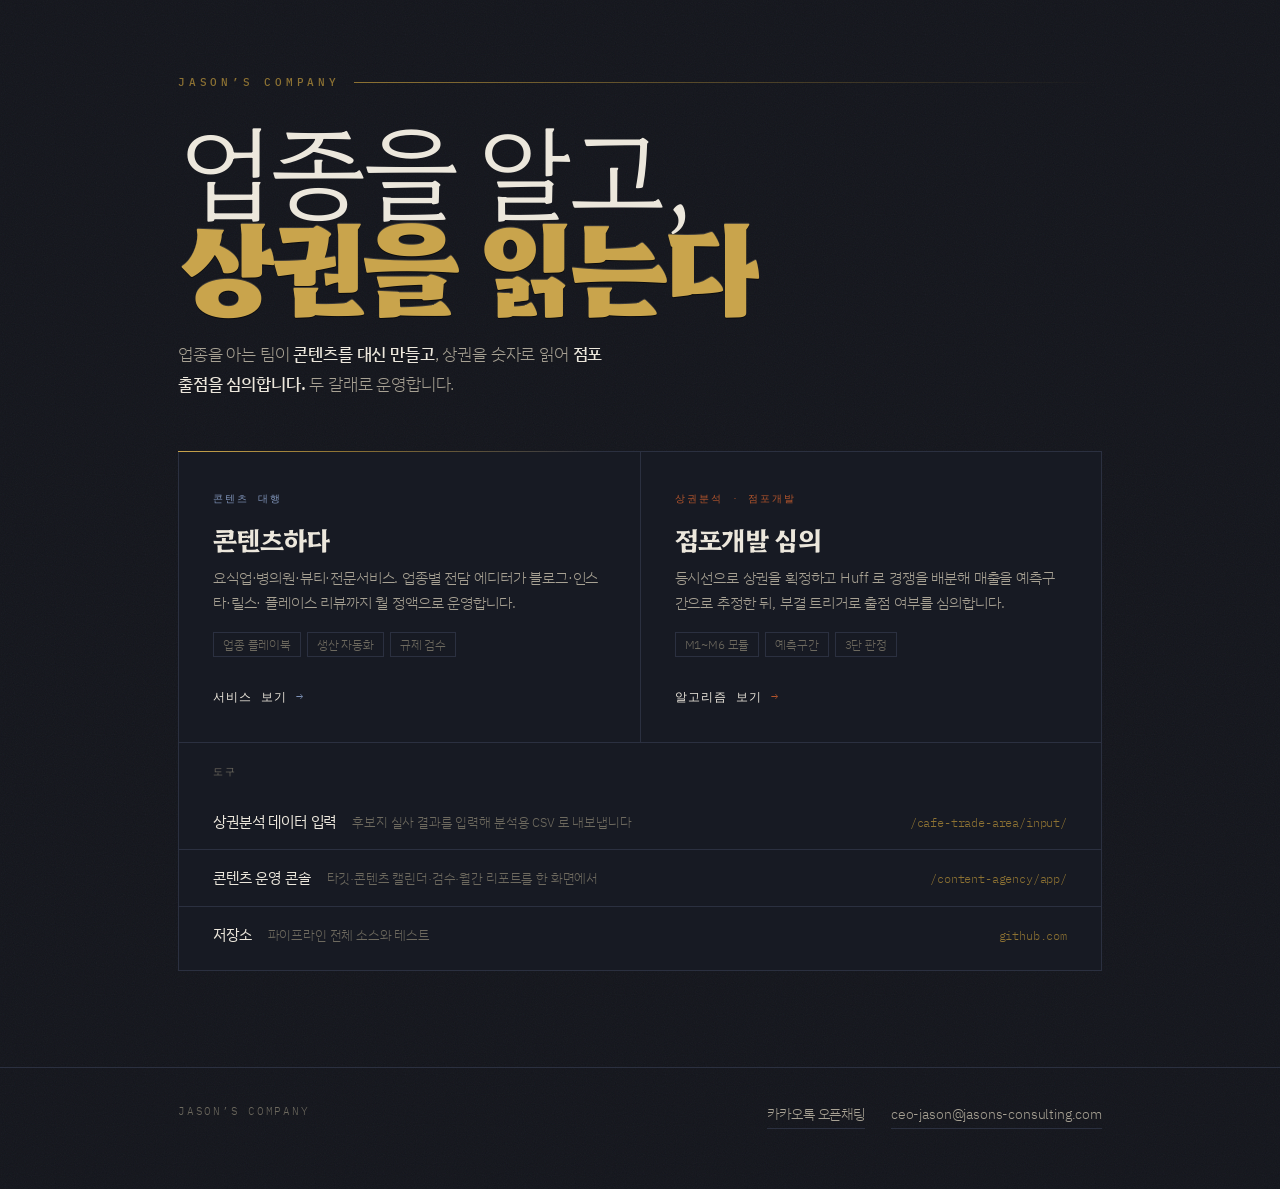
==== index.html @ 3b62d04b "홈페이지 구조로 재편 — 회사 메인 + 상권분석 데이터 입력 페이지 사이트에 현관이 없었다. 루트가 콘텐츠 대행 랜딩페이지라 다른 사업으로 가는 길이 보이지 않았고, 후보지 데이터" ====
<!DOCTYPE html>
<html lang="ko">
<head>
<meta charset="UTF-8"/>
<meta name="viewport" content="width=device-width, initial-scale=1.0"/>
<title>Jason's Company</title>
<meta name="description" content="업종을 아는 팀이 콘텐츠를 만들고, 상권을 숫자로 읽어 점포를 심의합니다. 콘텐츠 대행과 상권분석 두 갈래로 운영합니다."/>
<meta name="color-scheme" content="dark"/>
<meta property="og:title" content="Jason's Company"/>
<meta property="og:description" content="업종 전문 콘텐츠 대행 · 점포개발 상권분석"/>
<link rel="icon" href="data:image/svg+xml,%3Csvg xmlns='http://www.w3.org/2000/svg' viewBox='0 0 32 32'%3E%3Crect width='32' height='32' fill='%2312141b'/%3E%3Cpath d='M8 9h16M8 16h16M8 23h10' stroke='%23c9a44c' stroke-width='2' stroke-linecap='square'/%3E%3C/svg%3E"/>
<link rel="preconnect" href="https://fonts.googleapis.com"/>
<link rel="preconnect" href="https://fonts.gstatic.com" crossorigin/>
<link href="https://fonts.googleapis.com/css2?family=Hahmlet:wght@300;500;700;900&family=IBM+Plex+Mono:wght@400;500;600&family=IBM+Plex+Sans+KR:wght@300;400;500;600&display=swap" rel="stylesheet"/>
<style>
/* ═══════════════════════════════════════════════════════════════
   놋쇠 명판 — 깊은 잉크 바탕에 각인된 회사 안내판.
   두 하위 사이트(밝은 청색 SaaS / 종이 도면)는 이 어두운 현관에서
   갈라져 나가는 두 개의 밝은 방이다. 어느 쪽도 흉내내지 않는다.
   ═══════════════════════════════════════════════════════════════ */
:root{
  --ink:#12141b;          /* 그라운드 — 푸른기가 도는 먹 */
  --ink-2:#171a23;        /* 카드 */
  --ink-3:#1e2230;        /* 카드 hover */
  --rule:#2b3040;         /* 괘선 */
  --paper:#ece7dc;        /* 본문 — 따뜻한 종이색 */
  --paper-soft:#a8a294;
  --paper-mute:#6e6a5f;
  --brass:#c9a44c;        /* 각인 — 놋쇠 */
  --brass-dim:#8d7233;
  --lead:#7f93b8;         /* 콘텐츠하다 쪽 실마리(청색 계열) */
  --sienna:#b4552c;       /* 상권분석 쪽 실마리(시에나 계열) */
  --maxw:980px;
}
*{box-sizing:border-box}
html{scroll-behavior:smooth}
body{
  margin:0; min-height:100vh; background:var(--ink); color:var(--paper);
  font-family:'IBM Plex Sans KR','Pretendard',-apple-system,'Malgun Gothic',sans-serif;
  font-weight:300; line-height:1.7; letter-spacing:-.01em;
  -webkit-font-smoothing:antialiased;
  /* 종이 그레인 — 평면 먹색이 인쇄물처럼 앉게 한다 */
  background-image:url("data:image/svg+xml,%3Csvg xmlns='http://www.w3.org/2000/svg' width='260' height='260'%3E%3Cfilter id='n'%3E%3CfeTurbulence type='fractalNoise' baseFrequency='.9' numOctaves='4' stitchTiles='stitch'/%3E%3C/filter%3E%3Crect width='260' height='260' filter='url(%23n)' opacity='.05'/%3E%3C/svg%3E");
}
a{color:inherit;text-decoration:none}
:focus-visible{outline:2px solid var(--brass);outline-offset:3px}
.wrap{max-width:var(--maxw);margin:0 auto;padding:0 28px}

/* ── 각인 헤더 ─────────────────────────────── */
header{padding:74px 0 0}
.plate{position:relative}
.eyebrow{
  font-family:'IBM Plex Mono',monospace;font-size:10.5px;font-weight:500;
  letter-spacing:.36em;text-transform:uppercase;color:var(--brass-dim);
  display:flex;align-items:center;gap:14px;margin-bottom:26px;
}
.eyebrow::after{content:'';flex:1;height:1px;background:linear-gradient(90deg,var(--brass-dim),transparent)}
h1{
  margin:0;font-family:'Hahmlet',serif;font-weight:300;
  font-size:clamp(46px,9.2vw,104px);line-height:.92;letter-spacing:-.045em;
  text-wrap:balance;
}
h1 em{
  font-style:normal;font-weight:900;color:var(--brass);
  /* 각인 느낌 — 위쪽 어두운 선, 아래쪽 밝은 선 */
  text-shadow:0 1px 0 rgba(0,0,0,.55), 0 -1px 0 rgba(255,235,190,.16);
}
.tagline{
  margin:30px 0 0;max-width:44ch;font-size:16.5px;color:var(--paper-soft);line-height:1.8;
}
.tagline b{color:var(--paper);font-weight:500}

/* 괘선 — 명판 아래를 가로지르는 놋쇠 실 */
.thread{
  margin:52px 0 0;height:1px;
  background:linear-gradient(90deg,var(--brass) 0%,var(--brass-dim) 18%,var(--rule) 46%,var(--rule) 100%);
}

/* ── 두 갈래 ─────────────────────────────── */
main{padding:0 0 96px}
.ways{display:grid;grid-template-columns:1fr 1fr;gap:1px;background:var(--rule);
  border:1px solid var(--rule);border-top:0}
@media(max-width:760px){.ways{grid-template-columns:1fr}}
.way{
  background:var(--ink-2);padding:38px 34px 34px;display:flex;flex-direction:column;
  min-height:290px;position:relative;transition:background .28s ease;
}
.way:hover,.way:focus-within{background:var(--ink-3)}
/* 실마리 — 카드 상단에 사업별 색 한 줄 */
.way::before{
  content:'';position:absolute;top:0;left:0;right:0;height:2px;
  background:var(--accent);transform:scaleX(0);transform-origin:left;
  transition:transform .38s cubic-bezier(.2,.7,.3,1);
}
.way:hover::before,.way:focus-within::before{transform:scaleX(1)}
.way.content{--accent:var(--lead)}
.way.trade{--accent:var(--sienna)}
.way .kind{
  font-family:'IBM Plex Mono',monospace;font-size:10px;letter-spacing:.22em;
  text-transform:uppercase;color:var(--accent);margin-bottom:16px;
}
.way h2{
  margin:0 0 10px;font-family:'Hahmlet',serif;font-weight:700;
  font-size:26px;letter-spacing:-.025em;line-height:1.25;
}
.way p{margin:0;font-size:14.5px;color:var(--paper-soft);line-height:1.75}
.way .tags{display:flex;flex-wrap:wrap;gap:6px;margin-top:16px}
.way .tags span{
  font-size:11.5px;color:var(--paper-mute);border:1px solid var(--rule);
  padding:2px 9px;white-space:nowrap;
}
.way .go{
  margin-top:auto;padding-top:24px;display:inline-flex;align-items:center;gap:9px;
  font-family:'IBM Plex Mono',monospace;font-size:12px;letter-spacing:.1em;
  text-transform:uppercase;color:var(--paper);
}
.way .go .ar{transition:transform .3s cubic-bezier(.2,.7,.3,1);color:var(--accent)}
.way:hover .go .ar,.way:focus-within .go .ar{transform:translateX(7px)}
/* 카드 전체를 링크 영역으로 */
.way .cover{position:absolute;inset:0}

/* ── 도구 ─────────────────────────────── */
.tools{border:1px solid var(--rule);border-top:0;background:var(--ink-2)}
.tools h3{
  margin:0;padding:20px 34px 0;font-family:'IBM Plex Mono',monospace;
  font-size:10px;letter-spacing:.22em;text-transform:uppercase;
  color:var(--paper-mute);font-weight:500;
}
.tools ul{list-style:none;margin:0;padding:14px 0 8px}
.tools li{border-top:1px solid var(--rule)}
.tools li:first-child{border-top:0}
.tools a{
  display:flex;align-items:baseline;gap:16px;padding:15px 34px;flex-wrap:wrap;
  transition:background .2s ease,padding-left .28s cubic-bezier(.2,.7,.3,1);
}
.tools a:hover{background:var(--ink-3);padding-left:41px}
.tools .nm{font-size:15px;font-weight:400;color:var(--paper)}
.tools .ds{font-size:13px;color:var(--paper-mute);flex:1 1 220px}
.tools .pt{font-family:'IBM Plex Mono',monospace;font-size:11.5px;color:var(--brass-dim)}

/* ── 발신 ─────────────────────────────── */
footer{border-top:1px solid var(--rule);padding:34px 0 60px}
.foot{display:flex;justify-content:space-between;gap:26px;flex-wrap:wrap;align-items:flex-start}
.foot .who{font-family:'IBM Plex Mono',monospace;font-size:11px;letter-spacing:.16em;
  text-transform:uppercase;color:var(--paper-mute)}
.contact{display:flex;gap:26px;flex-wrap:wrap;font-size:14px}
.contact a{color:var(--paper-soft);border-bottom:1px solid var(--rule);padding-bottom:2px;
  transition:color .2s,border-color .2s}
.contact a:hover{color:var(--brass);border-bottom-color:var(--brass-dim)}

/* ── 등장 ─────────────────────────────── */
@media(prefers-reduced-motion:no-preference){
  .rise{animation:rise .82s cubic-bezier(.2,.75,.25,1) backwards}
  .rise:nth-of-type(1){animation-delay:.04s}
  header .eyebrow{animation:rise .7s cubic-bezier(.2,.75,.25,1) backwards}
  header h1{animation:rise .9s cubic-bezier(.2,.75,.25,1) .08s backwards}
  header .tagline{animation:rise .9s cubic-bezier(.2,.75,.25,1) .18s backwards}
  .thread{animation:thread 1.1s cubic-bezier(.3,.8,.3,1) .3s backwards}
  .ways .way:nth-child(1){animation:rise .8s cubic-bezier(.2,.75,.25,1) .34s backwards}
  .ways .way:nth-child(2){animation:rise .8s cubic-bezier(.2,.75,.25,1) .42s backwards}
  .tools{animation:rise .8s cubic-bezier(.2,.75,.25,1) .5s backwards}
}
@keyframes rise{from{opacity:0;transform:translateY(14px)}to{opacity:1;transform:none}}
@keyframes thread{from{transform:scaleX(0);transform-origin:left}to{transform:scaleX(1)}}
</style>
</head>
<body>

<header>
  <div class="wrap plate">
    <div class="eyebrow">Jason&rsquo;s Company</div>
    <h1>업종을 알고,<br><em>상권을 읽는다</em></h1>
    <p class="tagline">업종을 아는 팀이 <b>콘텐츠를 대신 만들고</b>,
      상권을 숫자로 읽어 <b>점포 출점을 심의합니다.</b> 두 갈래로 운영합니다.</p>
    <div class="thread"></div>
  </div>
</header>

<main>
  <div class="wrap">
    <div class="ways">
      <article class="way content">
        <div class="kind">콘텐츠 대행</div>
        <h2>콘텐츠하다</h2>
        <p>요식업·병의원·뷰티·전문서비스. 업종별 전담 에디터가 블로그·인스타·릴스·
          플레이스 리뷰까지 월 정액으로 운영합니다.</p>
        <div class="tags"><span>업종 플레이북</span><span>생산 자동화</span><span>규제 검수</span></div>
        <div class="go">서비스 보기 <span class="ar">→</span></div>
        <a class="cover" href="content-agency/" aria-label="콘텐츠하다 — 업종 전문 콘텐츠 대행"></a>
      </article>

      <article class="way trade">
        <div class="kind">상권분석 · 점포개발</div>
        <h2>점포개발 심의</h2>
        <p>등시선으로 상권을 획정하고 Huff 로 경쟁을 배분해 매출을 예측구간으로 추정한 뒤,
          부결 트리거로 출점 여부를 심의합니다.</p>
        <div class="tags"><span>M1~M6 모듈</span><span>예측구간</span><span>3단 판정</span></div>
        <div class="go">알고리즘 보기 <span class="ar">→</span></div>
        <a class="cover" href="cafe-trade-area/" aria-label="점포개발 심의 — 상권분석 알고리즘"></a>
      </article>
    </div>

    <nav class="tools" aria-label="도구">
      <h3>도구</h3>
      <ul>
        <li><a href="cafe-trade-area/input/">
          <span class="nm">상권분석 데이터 입력</span>
          <span class="ds">후보지 실사 결과를 입력해 분석용 CSV 로 내보냅니다</span>
          <span class="pt">/cafe-trade-area/input/</span></a></li>
        <li><a href="content-agency/app/">
          <span class="nm">콘텐츠 운영 콘솔</span>
          <span class="ds">타깃·콘텐츠 캘린더·검수·월간 리포트를 한 화면에서</span>
          <span class="pt">/content-agency/app/</span></a></li>
        <li><a href="https://github.com/JasonSJo/jasons-company">
          <span class="nm">저장소</span>
          <span class="ds">파이프라인 전체 소스와 테스트</span>
          <span class="pt">github.com</span></a></li>
      </ul>
    </nav>
  </div>
</main>

<footer>
  <div class="wrap foot">
    <div class="who">Jason&rsquo;s Company</div>
    <div class="contact">
      <a href="https://open.kakao.com/o/sZ71xB5d">카카오톡 오픈채팅</a>
      <a href="mailto:ceo-jason@jasons-consulting.com">ceo-jason@jasons-consulting.com</a>
    </div>
  </div>
</footer>

</body>
</html>
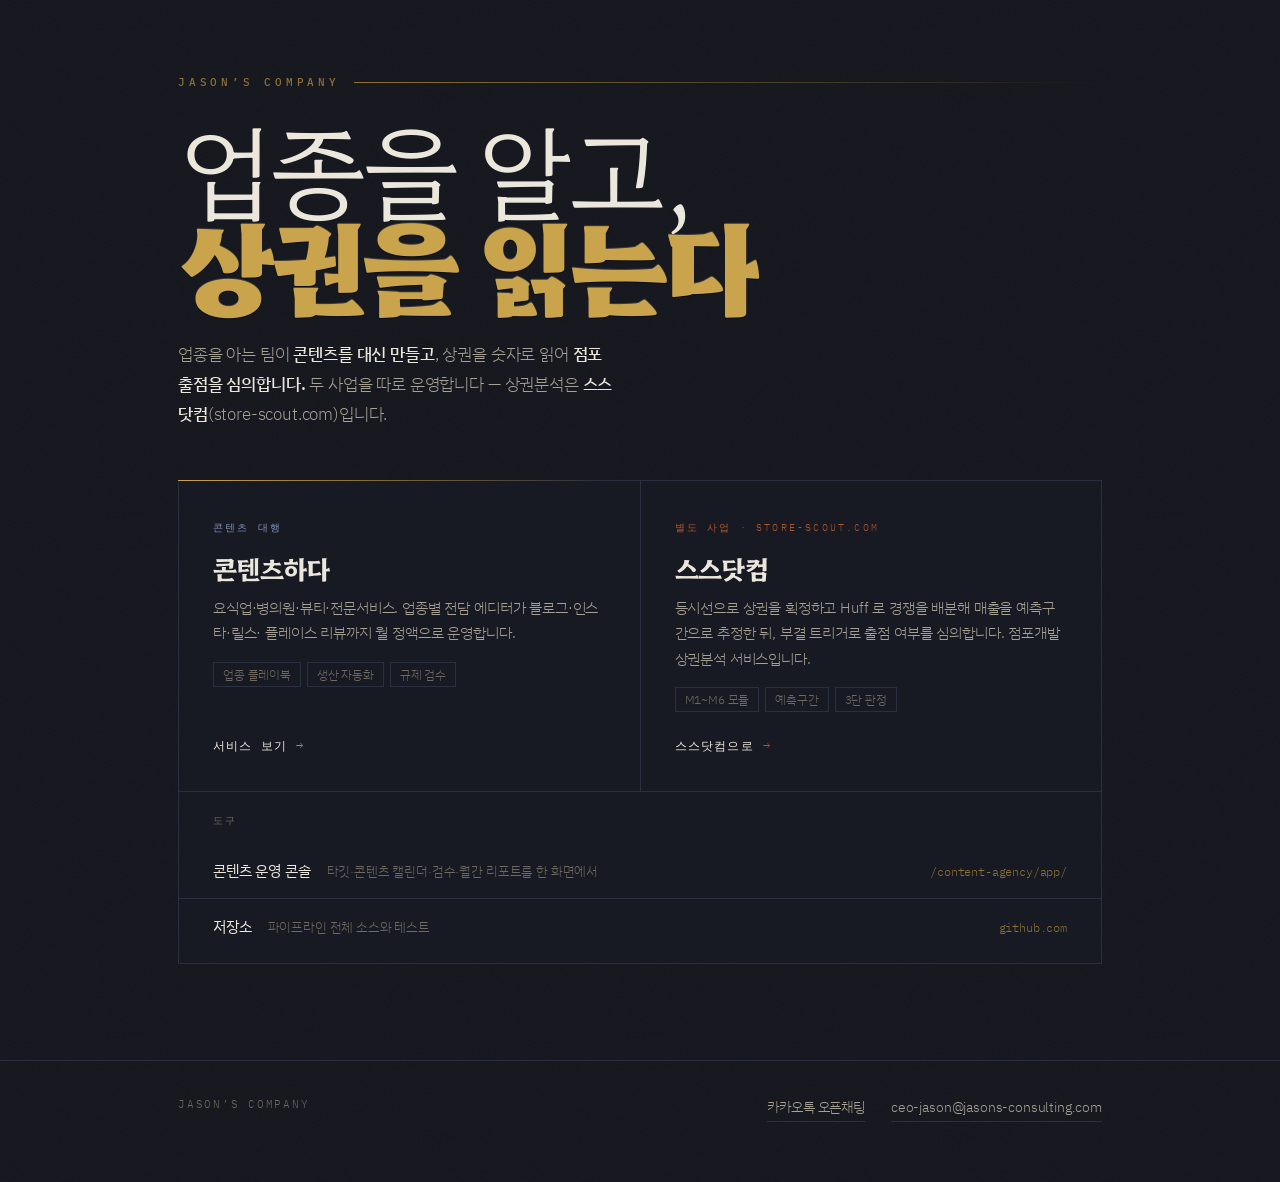
==== commit 5daccbec: "스스닷컴으로 이름을 모으고 콘텐츠하다와 갈라 놓는다 프론트엔드가 난잡했던 큰 이유는 같은 사업을 다섯 이름으로 부르고 있었기 때문이다:      점포개발 심의 / 상권분석 알고리즘" ====
--- a/index.html
+++ b/index.html
@@ -171,7 +171,8 @@
     <div class="eyebrow">Jason&rsquo;s Company</div>
     <h1>업종을 알고,<br><em>상권을 읽는다</em></h1>
     <p class="tagline">업종을 아는 팀이 <b>콘텐츠를 대신 만들고</b>,
-      상권을 숫자로 읽어 <b>점포 출점을 심의합니다.</b> 두 갈래로 운영합니다.</p>
+      상권을 숫자로 읽어 <b>점포 출점을 심의합니다.</b>
+      두 사업을 따로 운영합니다 — 상권분석은 <b>스스닷컴</b>(store-scout.com)입니다.</p>
     <div class="thread"></div>
   </div>
 </header>
@@ -190,23 +191,19 @@
       </article>
 
       <article class="way trade">
-        <div class="kind">상권분석 · 점포개발</div>
-        <h2>점포개발 심의</h2>
+        <div class="kind">별도 사업 · store-scout.com</div>
+        <h2>스스닷컴</h2>
         <p>등시선으로 상권을 획정하고 Huff 로 경쟁을 배분해 매출을 예측구간으로 추정한 뒤,
-          부결 트리거로 출점 여부를 심의합니다.</p>
+          부결 트리거로 출점 여부를 심의합니다. 점포개발 상권분석 서비스입니다.</p>
         <div class="tags"><span>M1~M6 모듈</span><span>예측구간</span><span>3단 판정</span></div>
-        <div class="go">알고리즘 보기 <span class="ar">→</span></div>
-        <a class="cover" href="cafe-trade-area/" aria-label="점포개발 심의 — 상권분석 알고리즘"></a>
+        <div class="go">스스닷컴으로 <span class="ar">→</span></div>
+        <a class="cover" href="cafe-trade-area/" aria-label="스스닷컴 — 점포개발 상권분석"></a>
       </article>
     </div>
 
     <nav class="tools" aria-label="도구">
       <h3>도구</h3>
       <ul>
-        <li><a href="cafe-trade-area/input/">
-          <span class="nm">상권분석 데이터 입력</span>
-          <span class="ds">후보지 실사 결과를 입력해 분석용 CSV 로 내보냅니다</span>
-          <span class="pt">/cafe-trade-area/input/</span></a></li>
         <li><a href="content-agency/app/">
           <span class="nm">콘텐츠 운영 콘솔</span>
           <span class="ds">타깃·콘텐츠 캘린더·검수·월간 리포트를 한 화면에서</span>
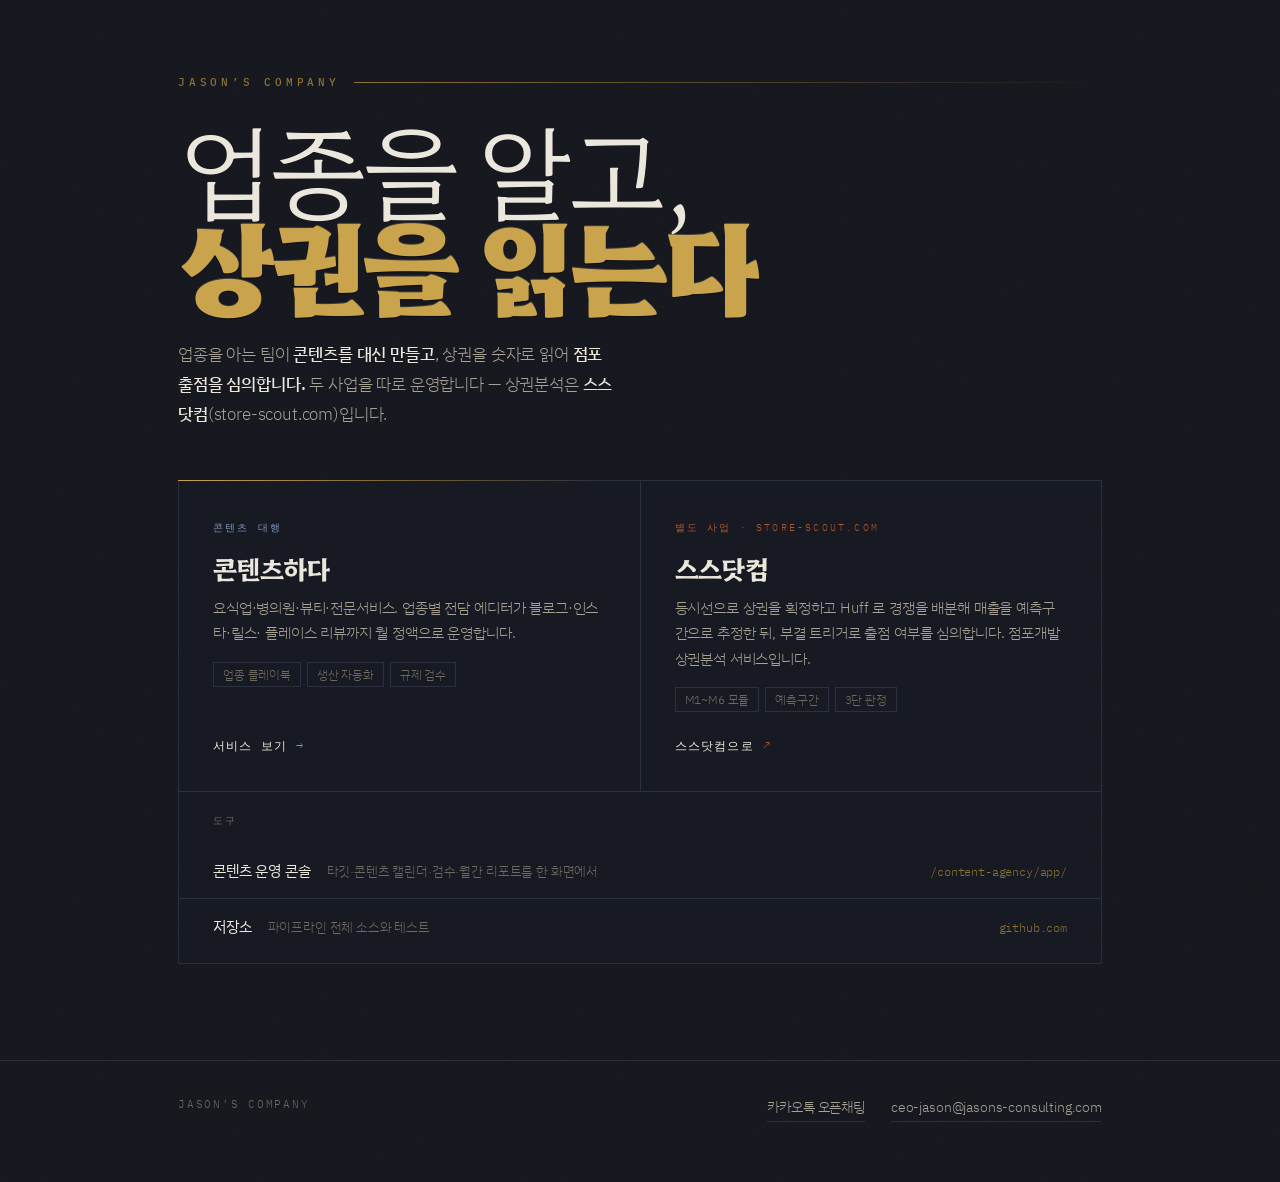
==== commit 5a5941a6: "상권분석을 store-scout 으로 이관하고 여기서 제거한다 스스닷컴은 store-scout.com 으로 나갈 별도 사업이다. 한 저장소의 GitHub Pages 는 커스텀 도메" ====
--- a/index.html
+++ b/index.html
@@ -196,8 +196,9 @@
         <p>등시선으로 상권을 획정하고 Huff 로 경쟁을 배분해 매출을 예측구간으로 추정한 뒤,
           부결 트리거로 출점 여부를 심의합니다. 점포개발 상권분석 서비스입니다.</p>
         <div class="tags"><span>M1~M6 모듈</span><span>예측구간</span><span>3단 판정</span></div>
-        <div class="go">스스닷컴으로 <span class="ar">→</span></div>
-        <a class="cover" href="cafe-trade-area/" aria-label="스스닷컴 — 점포개발 상권분석"></a>
+        <div class="go">스스닷컴으로 <span class="ar">↗</span></div>
+        <a class="cover" href="https://github.com/JasonSJo/store-scout" rel="noopener"
+           aria-label="스스닷컴 — 점포개발 상권분석 (별도 저장소)"></a>
       </article>
     </div>
 
